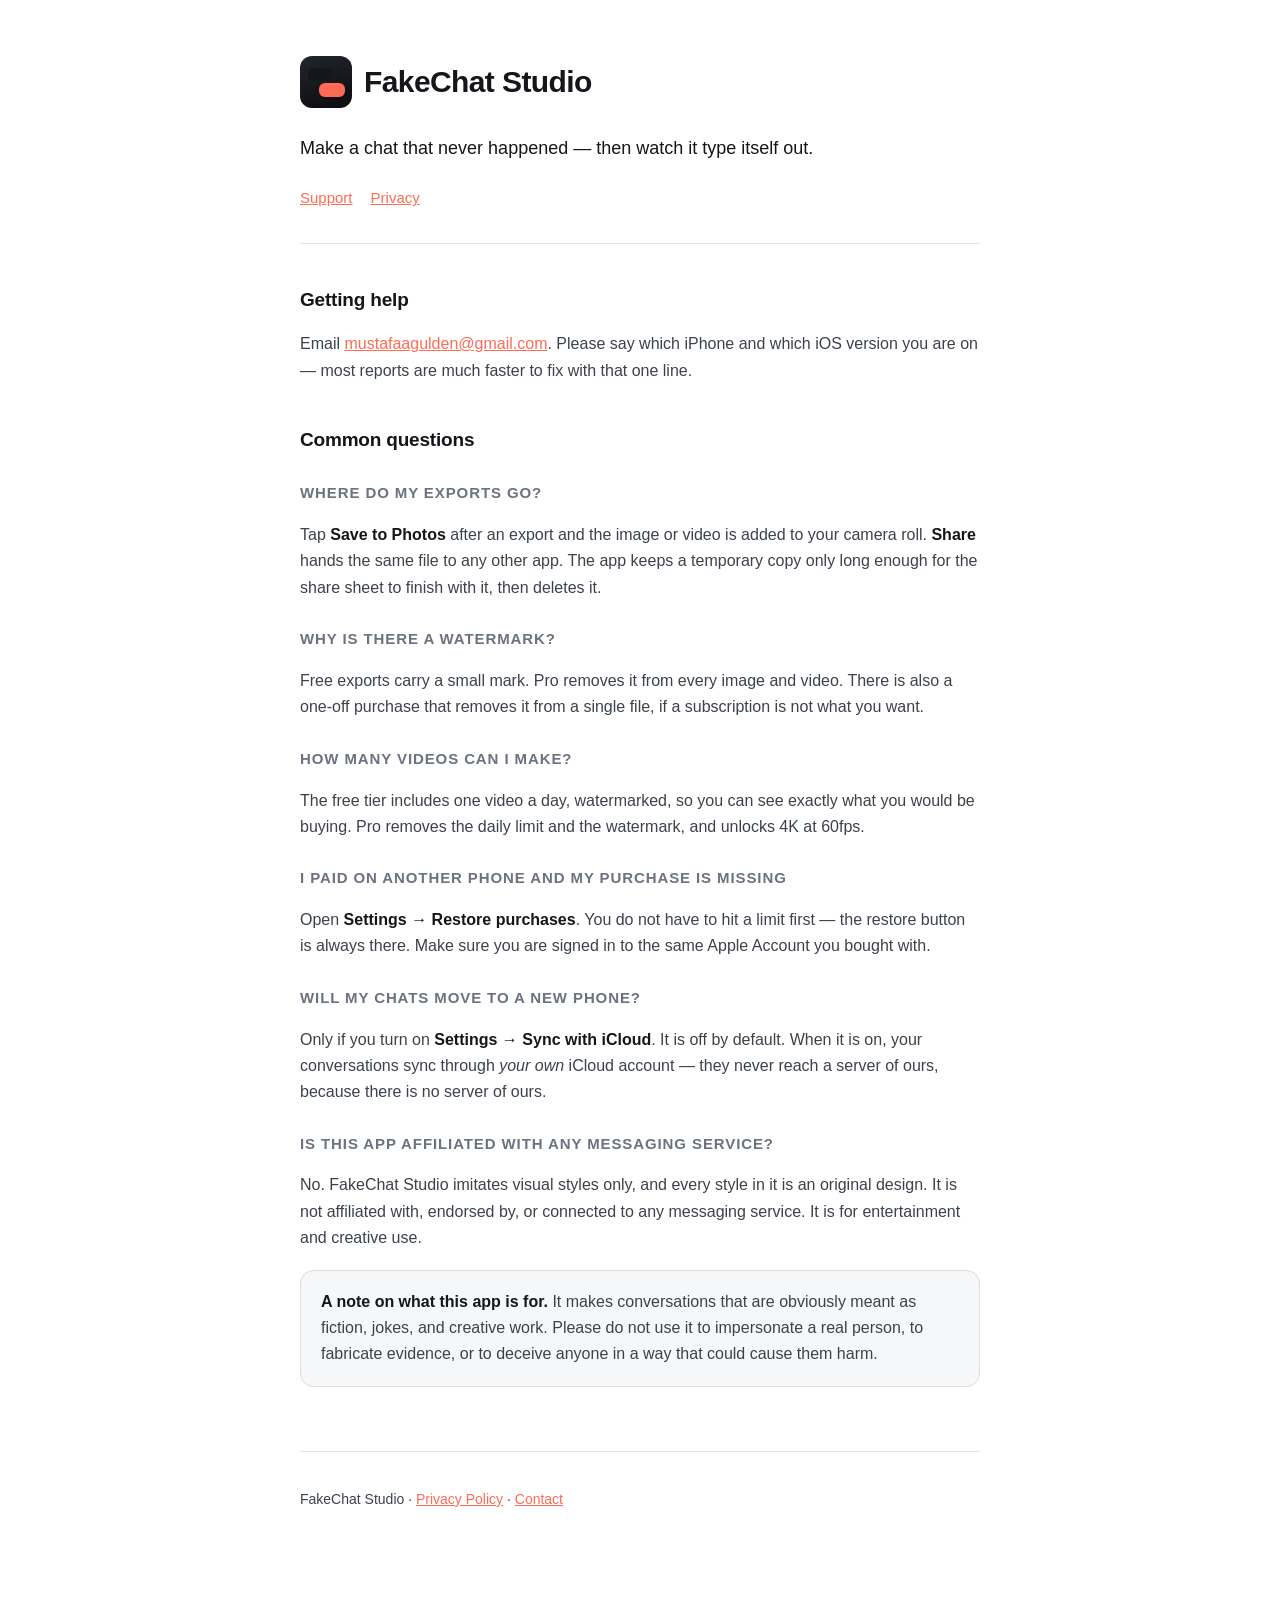
==== index.html @ 8951fe67 "Publish privacy policy and support pages" ====
<!doctype html>
<html lang="en">
<head>
<meta charset="utf-8">
<meta name="viewport" content="width=device-width, initial-scale=1">
<title>FakeChat Studio — Support</title>
<meta name="description" content="Support and contact for FakeChat Studio, an iOS app for making fake chat screenshots and texting-story videos.">
<link rel="stylesheet" href="style.css">
</head>
<body>
<div class="wrap">
  <header>
    <a class="mark" href="./"><span class="icon"></span><h1>FakeChat Studio</h1></a>
    <p class="lede">Make a chat that never happened — then watch it type itself out.</p>
    <nav><a href="./">Support</a><a href="privacy.html">Privacy</a></nav>
  </header>

  <h2>Getting help</h2>
  <p>Email <a href="mailto:mustafaagulden@gmail.com">mustafaagulden@gmail.com</a>. Please say which
  iPhone and which iOS version you are on — most reports are much faster to fix with that one line.</p>

  <h2>Common questions</h2>

  <h3>Where do my exports go?</h3>
  <p>Tap <strong>Save to Photos</strong> after an export and the image or video is added to your
  camera roll. <strong>Share</strong> hands the same file to any other app. The app keeps a
  temporary copy only long enough for the share sheet to finish with it, then deletes it.</p>

  <h3>Why is there a watermark?</h3>
  <p>Free exports carry a small mark. Pro removes it from every image and video. There is also a
  one-off purchase that removes it from a single file, if a subscription is not what you want.</p>

  <h3>How many videos can I make?</h3>
  <p>The free tier includes one video a day, watermarked, so you can see exactly what you would be
  buying. Pro removes the daily limit and the watermark, and unlocks 4K at 60fps.</p>

  <h3>I paid on another phone and my purchase is missing</h3>
  <p>Open <strong>Settings → Restore purchases</strong>. You do not have to hit a limit first — the
  restore button is always there. Make sure you are signed in to the same Apple Account you bought
  with.</p>

  <h3>Will my chats move to a new phone?</h3>
  <p>Only if you turn on <strong>Settings → Sync with iCloud</strong>. It is off by default. When it
  is on, your conversations sync through <em>your own</em> iCloud account — they never reach a
  server of ours, because there is no server of ours.</p>

  <h3>Is this app affiliated with any messaging service?</h3>
  <p>No. FakeChat Studio imitates visual styles only, and every style in it is an original design.
  It is not affiliated with, endorsed by, or connected to any messaging service. It is for
  entertainment and creative use.</p>

  <div class="card">
    <p style="margin:0"><strong>A note on what this app is for.</strong> It makes conversations that
    are obviously meant as fiction, jokes, and creative work. Please do not use it to impersonate a
    real person, to fabricate evidence, or to deceive anyone in a way that could cause them harm.</p>
  </div>

  <footer>
    <p>FakeChat Studio · <a href="privacy.html">Privacy Policy</a> ·
    <a href="mailto:mustafaagulden@gmail.com">Contact</a></p>
  </footer>
</div>
</body>
</html>
---- style.css ----
:root {
  --studio: #0E0F12;
  --surface: #16181D;
  --raised: #1E2128;
  --ink: #F2F3F5;
  --muted: #8A8F98;
  --coral: #FF6B54;
  --hairline: rgba(255, 255, 255, 0.08);
}

* { box-sizing: border-box; }

body {
  margin: 0;
  padding: 0 20px 80px;
  background: var(--studio);
  color: var(--ink);
  font: 16px/1.65 -apple-system, BlinkMacSystemFont, "Segoe UI", Roboto, sans-serif;
  -webkit-font-smoothing: antialiased;
}

.wrap { max-width: 680px; margin: 0 auto; }

header {
  padding: 56px 0 32px;
  border-bottom: 1px solid var(--hairline);
  margin-bottom: 36px;
}

.mark {
  display: inline-flex;
  align-items: center;
  gap: 12px;
  text-decoration: none;
  color: inherit;
}

.icon {
  width: 52px;
  height: 52px;
  border-radius: 12px;
  background: linear-gradient(160deg, #22252D, #0B0C0E);
  position: relative;
  flex: none;
  overflow: hidden;
}
.icon::before, .icon::after {
  content: "";
  position: absolute;
  border-radius: 6px;
}
.icon::before {
  width: 24px; height: 13px;
  background: var(--ink);
  left: 8px; top: 12px;
}
.icon::after {
  width: 26px; height: 14px;
  background: var(--coral);
  right: 7px; bottom: 11px;
}

h1 { font-size: 30px; letter-spacing: -0.02em; margin: 0; }
h2 { font-size: 19px; margin: 40px 0 10px; letter-spacing: -0.01em; }
h3 { font-size: 15px; margin: 26px 0 6px; color: var(--muted); text-transform: uppercase; letter-spacing: 0.06em; }
p, li { color: #C9CDD4; }
a { color: var(--coral); }
strong { color: var(--ink); }

.lede { font-size: 18px; color: var(--ink); }
.updated { color: var(--muted); font-size: 14px; margin-top: 4px; }

nav { margin-top: 22px; display: flex; gap: 18px; font-size: 15px; }

.card {
  background: var(--surface);
  border: 1px solid var(--hairline);
  border-radius: 14px;
  padding: 18px 20px;
  margin: 18px 0;
}

footer {
  margin-top: 64px;
  padding-top: 22px;
  border-top: 1px solid var(--hairline);
  color: var(--muted);
  font-size: 14px;
}

@media (prefers-color-scheme: light) {
  :root { --studio: #FFFFFF; --surface: #F6F7F9; --raised: #EDEFF2; --ink: #14161A; --muted: #6B7280; --hairline: rgba(0,0,0,0.10); }
  p, li { color: #3C424B; }
}
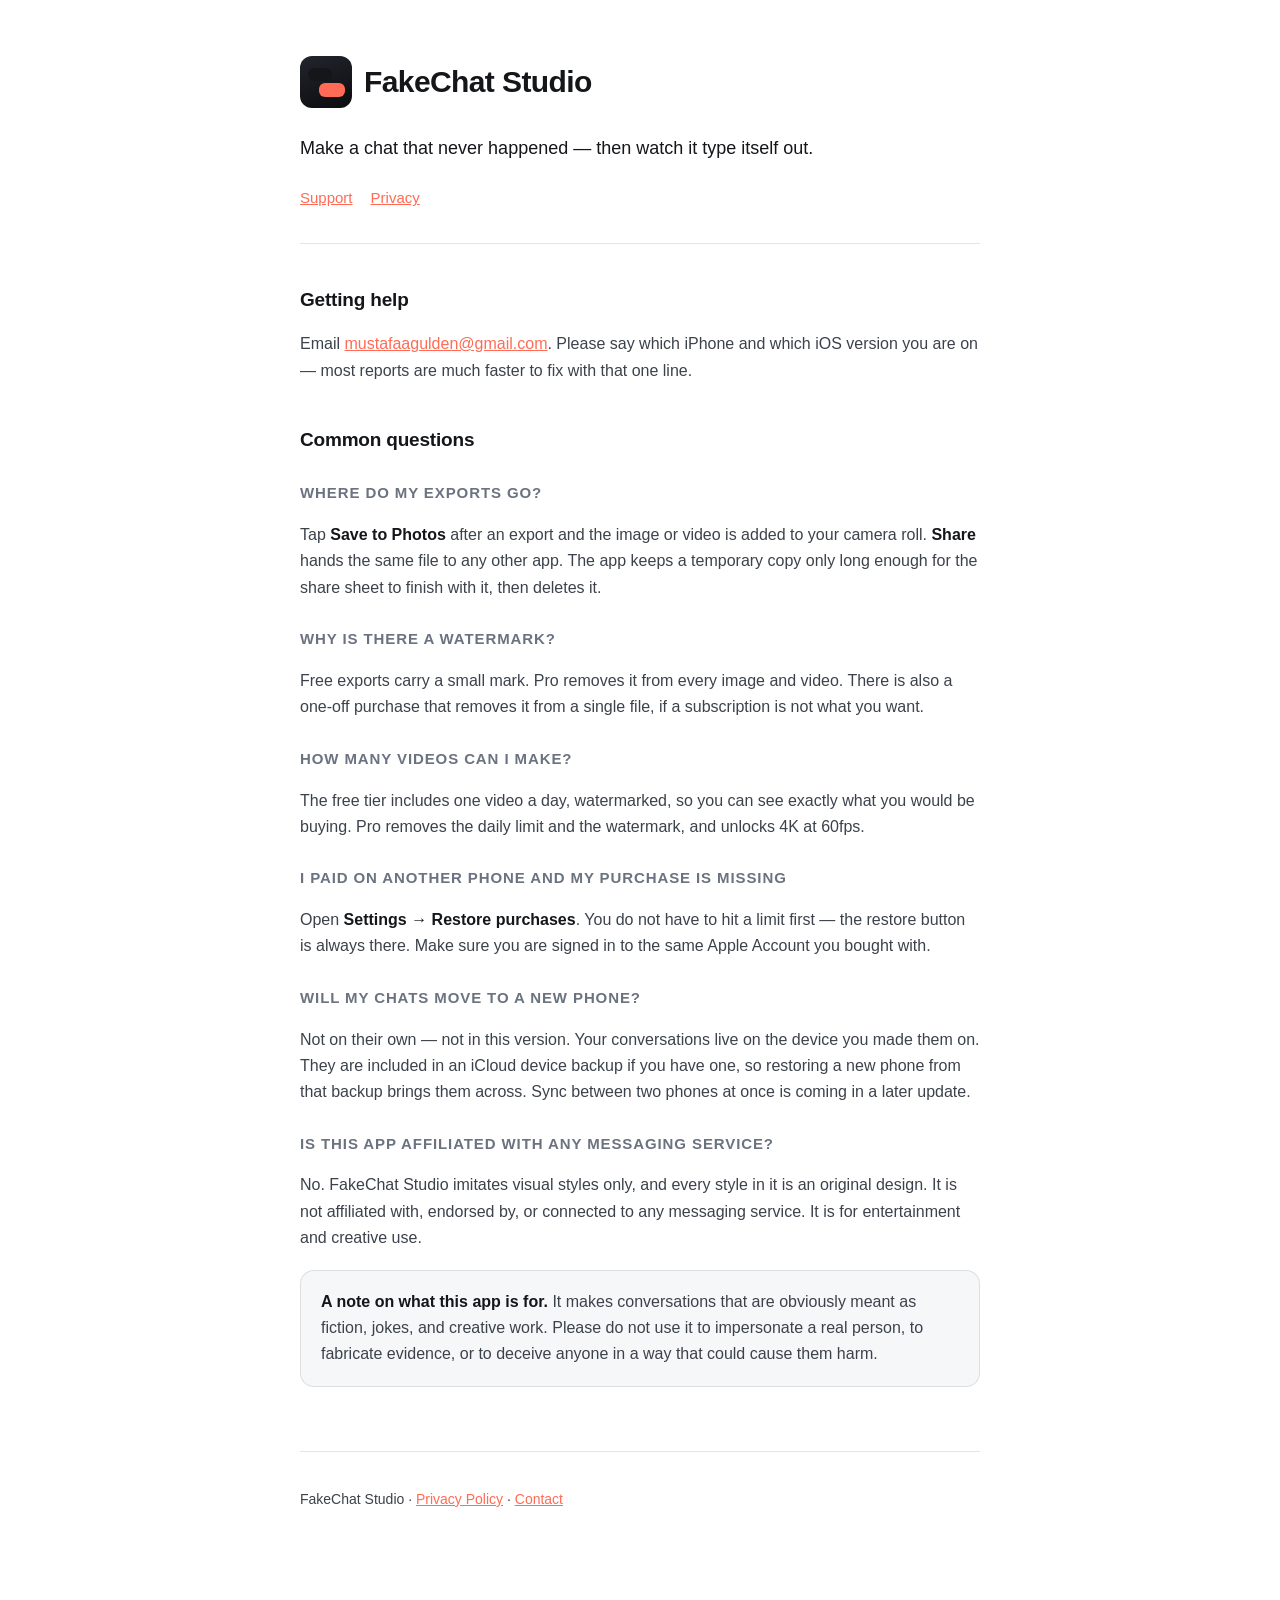
==== commit 3e171f93: "Publish privacy policy and support pages" ====
--- a/index.html
+++ b/index.html
@@ -40,9 +40,9 @@
   with.</p>
 
   <h3>Will my chats move to a new phone?</h3>
-  <p>Only if you turn on <strong>Settings → Sync with iCloud</strong>. It is off by default. When it
-  is on, your conversations sync through <em>your own</em> iCloud account — they never reach a
-  server of ours, because there is no server of ours.</p>
+  <p>Not on their own — not in this version. Your conversations live on the device you made them
+  on. They are included in an iCloud device backup if you have one, so restoring a new phone from
+  that backup brings them across. Sync between two phones at once is coming in a later update.</p>
 
   <h3>Is this app affiliated with any messaging service?</h3>
   <p>No. FakeChat Studio imitates visual styles only, and every style in it is an original design.
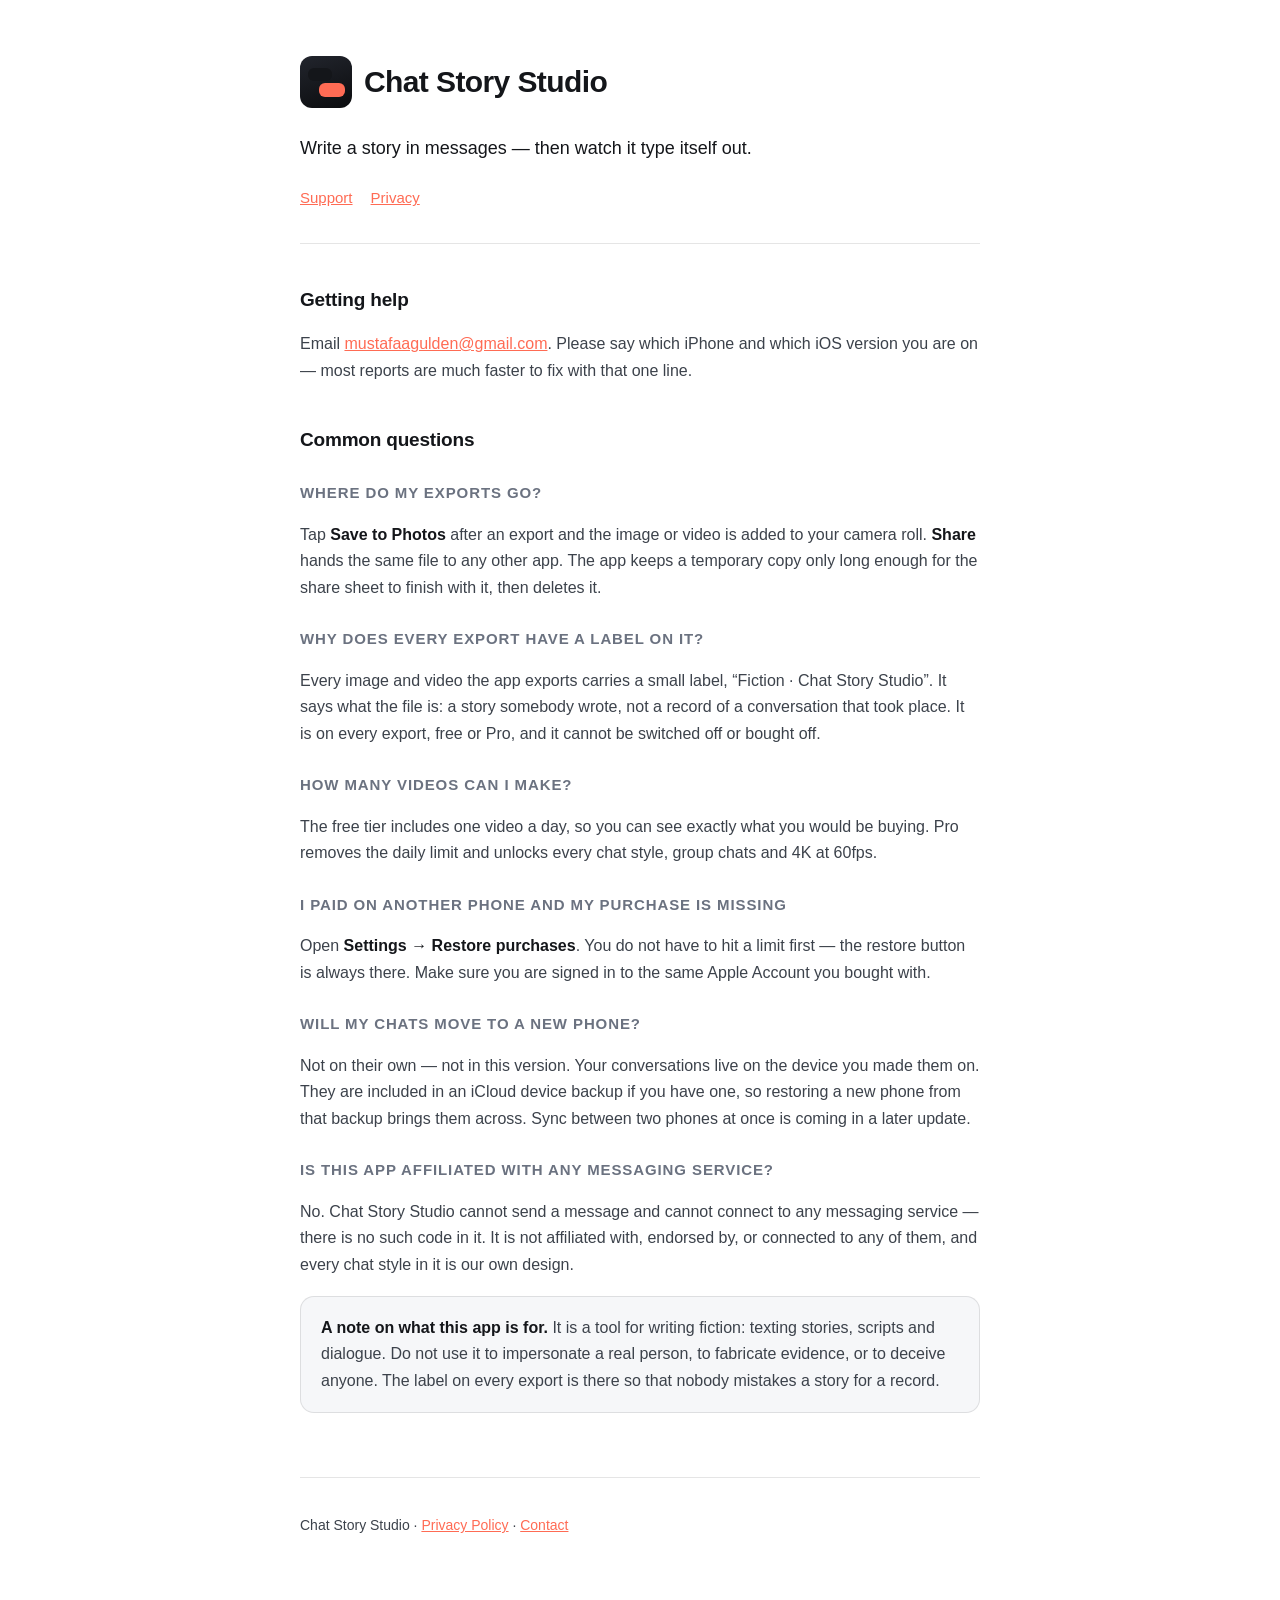
==== commit 3d48ed94: "Publish privacy policy and support pages" ====
--- a/index.html
+++ b/index.html
@@ -3,15 +3,15 @@
 <head>
 <meta charset="utf-8">
 <meta name="viewport" content="width=device-width, initial-scale=1">
-<title>FakeChat Studio — Support</title>
-<meta name="description" content="Support and contact for FakeChat Studio, an iOS app for making fake chat screenshots and texting-story videos.">
+<title>Chat Story Studio — Support</title>
+<meta name="description" content="Support and contact for Chat Story Studio, an iOS app for writing fictional chat stories and exporting them as images and texting-story videos.">
 <link rel="stylesheet" href="style.css">
 </head>
 <body>
 <div class="wrap">
   <header>
-    <a class="mark" href="./"><span class="icon"></span><h1>FakeChat Studio</h1></a>
-    <p class="lede">Make a chat that never happened — then watch it type itself out.</p>
+    <a class="mark" href="./"><span class="icon"></span><h1>Chat Story Studio</h1></a>
+    <p class="lede">Write a story in messages — then watch it type itself out.</p>
     <nav><a href="./">Support</a><a href="privacy.html">Privacy</a></nav>
   </header>
 
@@ -26,13 +26,14 @@
   camera roll. <strong>Share</strong> hands the same file to any other app. The app keeps a
   temporary copy only long enough for the share sheet to finish with it, then deletes it.</p>
 
-  <h3>Why is there a watermark?</h3>
-  <p>Free exports carry a small mark. Pro removes it from every image and video. There is also a
-  one-off purchase that removes it from a single file, if a subscription is not what you want.</p>
+  <h3>Why does every export have a label on it?</h3>
+  <p>Every image and video the app exports carries a small label, “Fiction · Chat Story Studio”.
+  It says what the file is: a story somebody wrote, not a record of a conversation that took place.
+  It is on every export, free or Pro, and it cannot be switched off or bought off.</p>
 
   <h3>How many videos can I make?</h3>
-  <p>The free tier includes one video a day, watermarked, so you can see exactly what you would be
-  buying. Pro removes the daily limit and the watermark, and unlocks 4K at 60fps.</p>
+  <p>The free tier includes one video a day, so you can see exactly what you would be buying. Pro
+  removes the daily limit and unlocks every chat style, group chats and 4K at 60fps.</p>
 
   <h3>I paid on another phone and my purchase is missing</h3>
   <p>Open <strong>Settings → Restore purchases</strong>. You do not have to hit a limit first — the
@@ -45,18 +46,19 @@
   that backup brings them across. Sync between two phones at once is coming in a later update.</p>
 
   <h3>Is this app affiliated with any messaging service?</h3>
-  <p>No. FakeChat Studio imitates visual styles only, and every style in it is an original design.
-  It is not affiliated with, endorsed by, or connected to any messaging service. It is for
-  entertainment and creative use.</p>
+  <p>No. Chat Story Studio cannot send a message and cannot connect to any messaging service —
+  there is no such code in it. It is not affiliated with, endorsed by, or connected to any of
+  them, and every chat style in it is our own design.</p>
 
   <div class="card">
-    <p style="margin:0"><strong>A note on what this app is for.</strong> It makes conversations that
-    are obviously meant as fiction, jokes, and creative work. Please do not use it to impersonate a
-    real person, to fabricate evidence, or to deceive anyone in a way that could cause them harm.</p>
+    <p style="margin:0"><strong>A note on what this app is for.</strong> It is a tool for writing
+    fiction: texting stories, scripts and dialogue. Do not use it to impersonate a real person, to
+    fabricate evidence, or to deceive anyone. The label on every export is there so that nobody
+    mistakes a story for a record.</p>
   </div>
 
   <footer>
-    <p>FakeChat Studio · <a href="privacy.html">Privacy Policy</a> ·
+    <p>Chat Story Studio · <a href="privacy.html">Privacy Policy</a> ·
     <a href="mailto:mustafaagulden@gmail.com">Contact</a></p>
   </footer>
 </div>
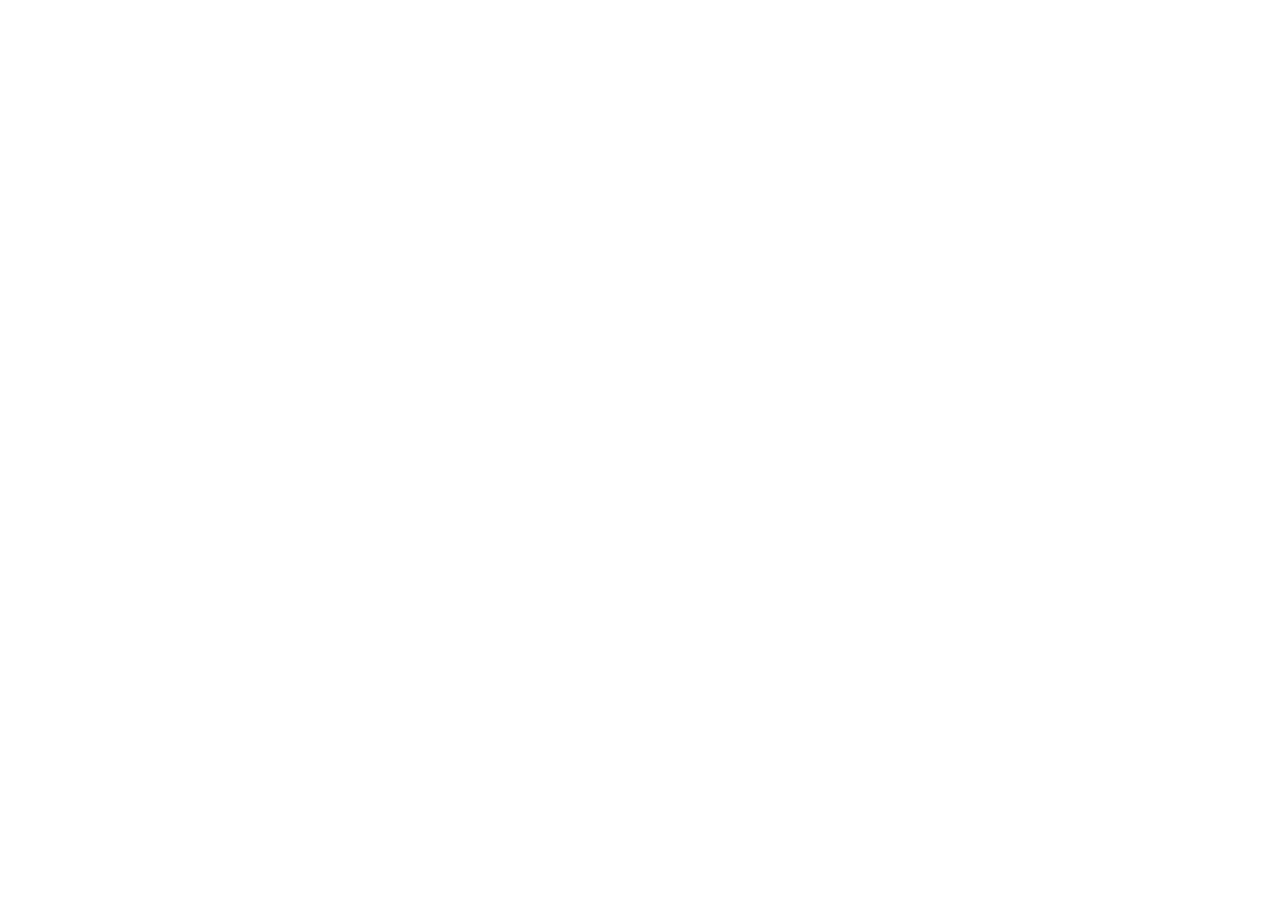
==== commit b9f5ec1a: "Redirect to the chatstorystudio site" ====
--- a/index.html
+++ b/index.html
@@ -1,66 +1 @@
-<!doctype html>
-<html lang="en">
-<head>
-<meta charset="utf-8">
-<meta name="viewport" content="width=device-width, initial-scale=1">
-<title>Chat Story Studio — Support</title>
-<meta name="description" content="Support and contact for Chat Story Studio, an iOS app for writing fictional chat stories and exporting them as images and texting-story videos.">
-<link rel="stylesheet" href="style.css">
-</head>
-<body>
-<div class="wrap">
-  <header>
-    <a class="mark" href="./"><span class="icon"></span><h1>Chat Story Studio</h1></a>
-    <p class="lede">Write a story in messages — then watch it type itself out.</p>
-    <nav><a href="./">Support</a><a href="privacy.html">Privacy</a></nav>
-  </header>
-
-  <h2>Getting help</h2>
-  <p>Email <a href="mailto:mustafaagulden@gmail.com">mustafaagulden@gmail.com</a>. Please say which
-  iPhone and which iOS version you are on — most reports are much faster to fix with that one line.</p>
-
-  <h2>Common questions</h2>
-
-  <h3>Where do my exports go?</h3>
-  <p>Tap <strong>Save to Photos</strong> after an export and the image or video is added to your
-  camera roll. <strong>Share</strong> hands the same file to any other app. The app keeps a
-  temporary copy only long enough for the share sheet to finish with it, then deletes it.</p>
-
-  <h3>Why does every export have a label on it?</h3>
-  <p>Every image and video the app exports carries a small label, “Fiction · Chat Story Studio”.
-  It says what the file is: a story somebody wrote, not a record of a conversation that took place.
-  It is on every export, free or Pro, and it cannot be switched off or bought off.</p>
-
-  <h3>How many videos can I make?</h3>
-  <p>The free tier includes one video a day, so you can see exactly what you would be buying. Pro
-  removes the daily limit and unlocks every chat style, group chats and 4K at 60fps.</p>
-
-  <h3>I paid on another phone and my purchase is missing</h3>
-  <p>Open <strong>Settings → Restore purchases</strong>. You do not have to hit a limit first — the
-  restore button is always there. Make sure you are signed in to the same Apple Account you bought
-  with.</p>
-
-  <h3>Will my chats move to a new phone?</h3>
-  <p>Not on their own — not in this version. Your conversations live on the device you made them
-  on. They are included in an iCloud device backup if you have one, so restoring a new phone from
-  that backup brings them across. Sync between two phones at once is coming in a later update.</p>
-
-  <h3>Is this app affiliated with any messaging service?</h3>
-  <p>No. Chat Story Studio cannot send a message and cannot connect to any messaging service —
-  there is no such code in it. It is not affiliated with, endorsed by, or connected to any of
-  them, and every chat style in it is our own design.</p>
-
-  <div class="card">
-    <p style="margin:0"><strong>A note on what this app is for.</strong> It is a tool for writing
-    fiction: texting stories, scripts and dialogue. Do not use it to impersonate a real person, to
-    fabricate evidence, or to deceive anyone. The label on every export is there so that nobody
-    mistakes a story for a record.</p>
-  </div>
-
-  <footer>
-    <p>Chat Story Studio · <a href="privacy.html">Privacy Policy</a> ·
-    <a href="mailto:mustafaagulden@gmail.com">Contact</a></p>
-  </footer>
-</div>
-</body>
-</html>
+<!doctype html><html lang="en"><head><meta charset="utf-8"><title>Chat Story Studio</title><link rel="canonical" href="https://mustafaglden.github.io/chatstorystudio/index.html"><meta http-equiv="refresh" content="0; url=https://mustafaglden.github.io/chatstorystudio/index.html"><meta name="robots" content="noindex"></head><body><p>This page has moved to <a href="https://mustafaglden.github.io/chatstorystudio/index.html">https://mustafaglden.github.io/chatstorystudio/index.html</a>.</p></body></html>
